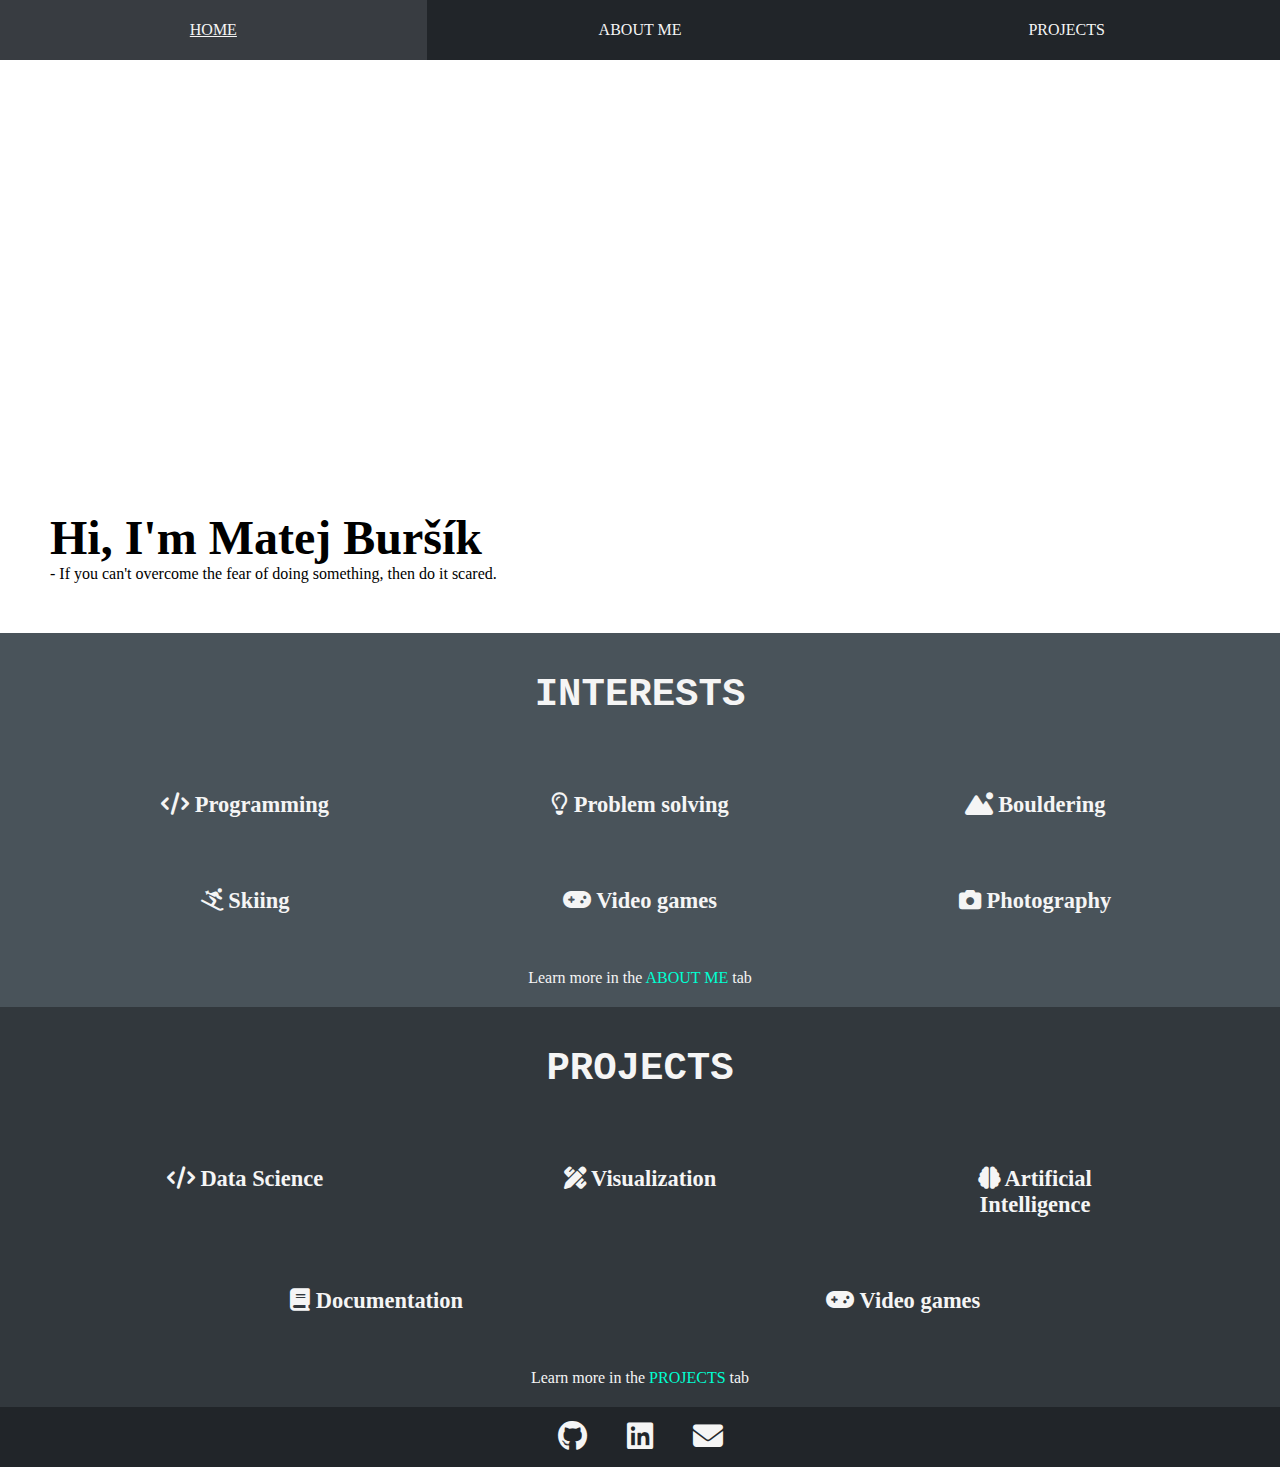
==== index.html @ 31c1a5a4 "updated styling of carousel on the index page" ====
<!DOCTYPE html>
<html lang="en">
<head>
    <meta charset="UTF-8">
    <meta name="author" content="Matej Buršík">
    <meta name="description" content="Portfolio showcasing information about me and projects that I worked on.">
    <meta name="viewport" content="width=device-width, initial-scale=1.0">
    <link rel="icon" href="assets/favicon.svg">
    <title>Home</title>
    <link rel="stylesheet" href="css/style.css">
    <link rel="stylesheet" href="css/index.css">
    <link rel="stylesheet" href="css/carousel.css">
    <link rel="stylesheet" href="https://cdnjs.cloudflare.com/ajax/libs/font-awesome/6.2.0/css/all.min.css">
</head>
<body>
    <header>
        <div id="navBar">
            <a href="index.html" class="navButton">
                <p>HOME</p>
            </a>
            <a href="about.html" class="navButton">
                <p>ABOUT ME</p>
            </a>
            <a href="projects.html" class="navButton">
                <p>PROJECTS</p>
            </a>
        </div>
    </header>

    <section id="carousel">
        <div class="pic-ctn">
            <img src="assets/carousel/cotage2.JPG" alt="">
            <img src="assets/carousel/crab.JPG" alt="">
            <img src="assets/carousel/cotage1.jpg" alt="">
            <img src="assets/carousel/fire_sky.jpg" alt="">
            <img src="assets/carousel/waterfall1.JPG" alt="">
            <img src="assets/carousel/elephant.JPG" alt="">
            <img src="assets/carousel/waterfall2.JPG" alt="">
            <!-- https://picsum.photos/2000/300?t=1 -->
        </div>
    </section>

    <section id="welcome">
        <h1>Hi, I'm Matej&nbspBuršík</h1>
        <p>- If you can't overcome the fear of doing something, then do it scared.</p>
    </section>

    <section id="interests">
        <h2>INTERESTS</h2>
        <div class="interList">
            <div class="inter">
                <h3><i class="fa-solid fa-code"></i> Programming</h3>
            </div>
            <div class="inter">
                <h3><i class="fa-regular fa-lightbulb"></i> Problem solving</h3>
            </div>
            <div class="inter">
                <h3><i class="fa-solid fa-mountain-sun"></i> Bouldering</h3>
            </div>
        </div>
        <div class="interList">
            <div class="inter">
                <h3><i class="fa-solid fa-person-skiing"></i> Skiing</h3>
            </div>
            <div class="inter">
                <h3><i class="fa-solid fa-gamepad"></i> Video games</h3>
            </div>
            <div class="inter">
                <h3><i class="fa-solid fa-camera"></i> Photography</h3>
            </div>
        </div>
        <p>Learn more in the <a href="about.html">ABOUT ME</a> tab</p>
    </section>

    <section id="projects">
        <h2>PROJECTS</h2>
        <div class="interList">
            <div class="inter">
                <h3><i class="fa-solid fa-code"></i> Data Science</h3>
            </div>
            <div class="inter">
                <h3><i class="fa-solid fa-pen-ruler"></i> Visualization</h3>
            </div>
            <div class="inter">
                <h3><i class="fa-solid fa-brain"></i> Artificial Intelligence</h3>
            </div>
        </div>
        <div class="interList">
            <div class="inter">
                <h3><i class="fa-solid fa-book"></i> Documentation</h3>
            </div>
            <div class="inter">
                <h3><i class="fa-solid fa-gamepad"></i> Video games</h3>
            </div>
        </div>
        <p>Learn more in the <a href="projects.html">PROJECTS</a> tab</p>
    </section>

    <footer>
        <div id="foot">
            <div class="footButton">
                <a href="https://github.com/MatejBursik">
                    <i class="fa-brands fa-github"></i>
                </a>
            </div>
            <div class="footButton">
                <a href="https://www.linkedin.com/in/matej-bursik/">
                    <i class="fa-brands fa-linkedin"></i>
                </a>
            </div>
            <div class="footButton">
                <a href="mailto:matejbursik@gmail.com">
                    <i class="fa-solid fa-envelope"></i>
                </a>
            </div>
        </div>
    </footer>
</body>
</html>
---- css/style.css ----
*{
    margin: 0;
    padding: 0;
    box-sizing: border-box;
}

header, footer{
    z-index: 99;
}

a{
    text-decoration: none;
}

#navBar a:hover{
    text-decoration: underline;
}

#navBar{
    display: flex;
    width: 100%;
    height: 60px;
    flex-direction: row;
    background-color: #212529;
}

.navButton{
    display: flex;
    width: 100%;
    max-height: 100%;
    justify-content: center;
    align-items: center;
    color: whitesmoke;
}

.navButton:hover{
    background-color: #383c41;
}

#foot{
    display: flex;
    width: 100%;
    height: 60px;
    flex-direction: row;
    justify-content: center;
    background-color: #212529;
}

.footButton{
    display: flex;
    justify-content: center;
    align-items: center;
    margin: 20px;
}

.footButton a{
    font-size: 30px;
    color: #f5f5f5;
}

.footButton a:hover{
    color: #808080;
}
---- css/index.css ----
#welcome{
    padding: 50px;
}

#welcome h1{
    font-size: xxx-large;
}

#interests{
    background-color: #49535a;
    color: whitesmoke;
}

#projects{
    background-color: #32383d;
    color: whitesmoke;
}

#interests h2,
#projects h2{
    text-align: center;
    font-size: xxx-large;
    font-family: monospace;
    padding: 40px;
}

#interests p,
#projects p{
    text-align: center;
    padding: 20px;
}

#interests a,
#projects a{
    color: rgb(0, 255, 210);
}

#interests a:hover,
#projects a:hover{
    color: rgb(0, 175, 255);
    text-decoration: underline;
}

.interList{
    display: flex;
    justify-content: space-evenly;
}

.inter{
    width: 300px;
    font-size: larger;
    text-align: center;
    padding: 35px;
}

@media screen and (max-width: 808px){
    .interList{
        display: flex;
        flex-direction: column;
        align-items: center;
    }
}
---- css/carousel.css ----
@keyframes display {
    0% {
        opacity: 0;
    }
    10% {
        opacity: 1;
    }
    20% {
        opacity: 1;
    }
    30% {
        opacity: 0;
    }
    100% {
        opacity: 0;
    }
}

#carousel{
    margin: 0;
}

.pic-ctn{
    position: relative;
    width: 100%;
    height: 400px;
}

.pic-ctn > img{
    position: absolute;
    top: 0;
    left: 0;
    height: 100%;
    width: 100%;
    object-fit: cover;
    object-position: 50% 90%;
    opacity: 0;
    animation: display 35s infinite;
}

img:nth-child(2){
    animation-delay: 5s;
    object-position: 50% 75%;
}
img:nth-child(3){
    animation-delay: 10s;
    object-position: 50% 50%;
}
img:nth-child(4){
    animation-delay: 15s;
    object-position: 50% 75%;
}
img:nth-child(5){
    animation-delay: 20s;
    object-position: 50% 70%;
}
img:nth-child(6){
    animation-delay: 25s;
    object-position: 50% 70%;
}
img:nth-child(7){
    animation-delay: 30s;
    object-position: 50% 70%;
}
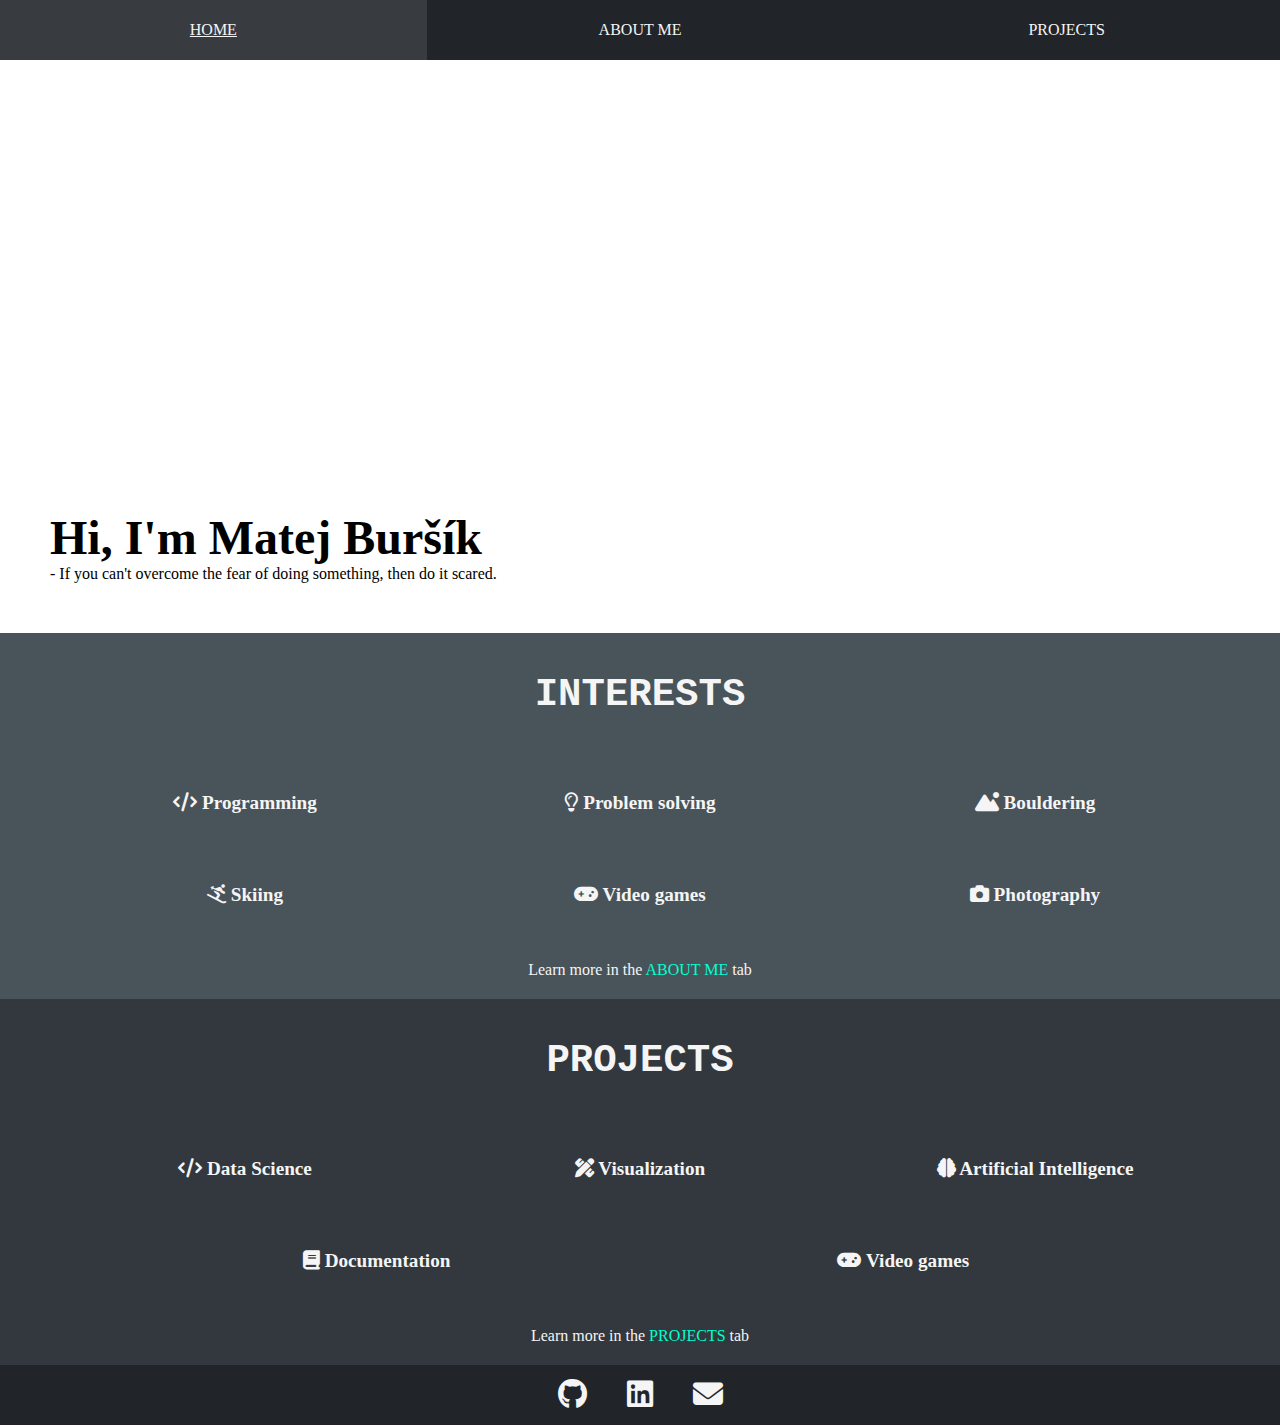
==== commit b582824e: "mobile version of about.html and index.html, fixed favicon" ====
--- a/index.html
+++ b/index.html
@@ -5,7 +5,7 @@
     <meta name="author" content="Matej Buršík">
     <meta name="description" content="Portfolio showcasing information about me and projects that I worked on.">
     <meta name="viewport" content="width=device-width, initial-scale=1.0">
-    <link rel="icon" href="assets/favicon.svg">
+    <link rel="icon" href="assets/favicon.ico">
     <title>Home</title>
     <link rel="stylesheet" href="css/style.css">
     <link rel="stylesheet" href="css/index.css">
@@ -41,7 +41,7 @@
     </section>
 
     <section id="welcome">
-        <h1>Hi, I'm Matej&nbspBuršík</h1>
+        <h1>Hi, I'm Matej Buršík</h1>
         <p>- If you can't overcome the fear of doing something, then do it scared.</p>
     </section>
 
--- a/css/index.css
+++ b/css/index.css
@@ -48,15 +48,24 @@
 
 .inter{
     width: 300px;
+    padding-top: 35px;
+    padding-bottom: 35px;
+}
+
+.inter h3{
+    width: 100%;
     font-size: larger;
     text-align: center;
-    padding: 35px;
 }
 
-@media screen and (max-width: 808px){
+@media screen and (max-width: 750px){
     .interList{
         display: flex;
         flex-direction: column;
         align-items: center;
     }
+
+    .inter{
+        width: 100%;
+    }
 }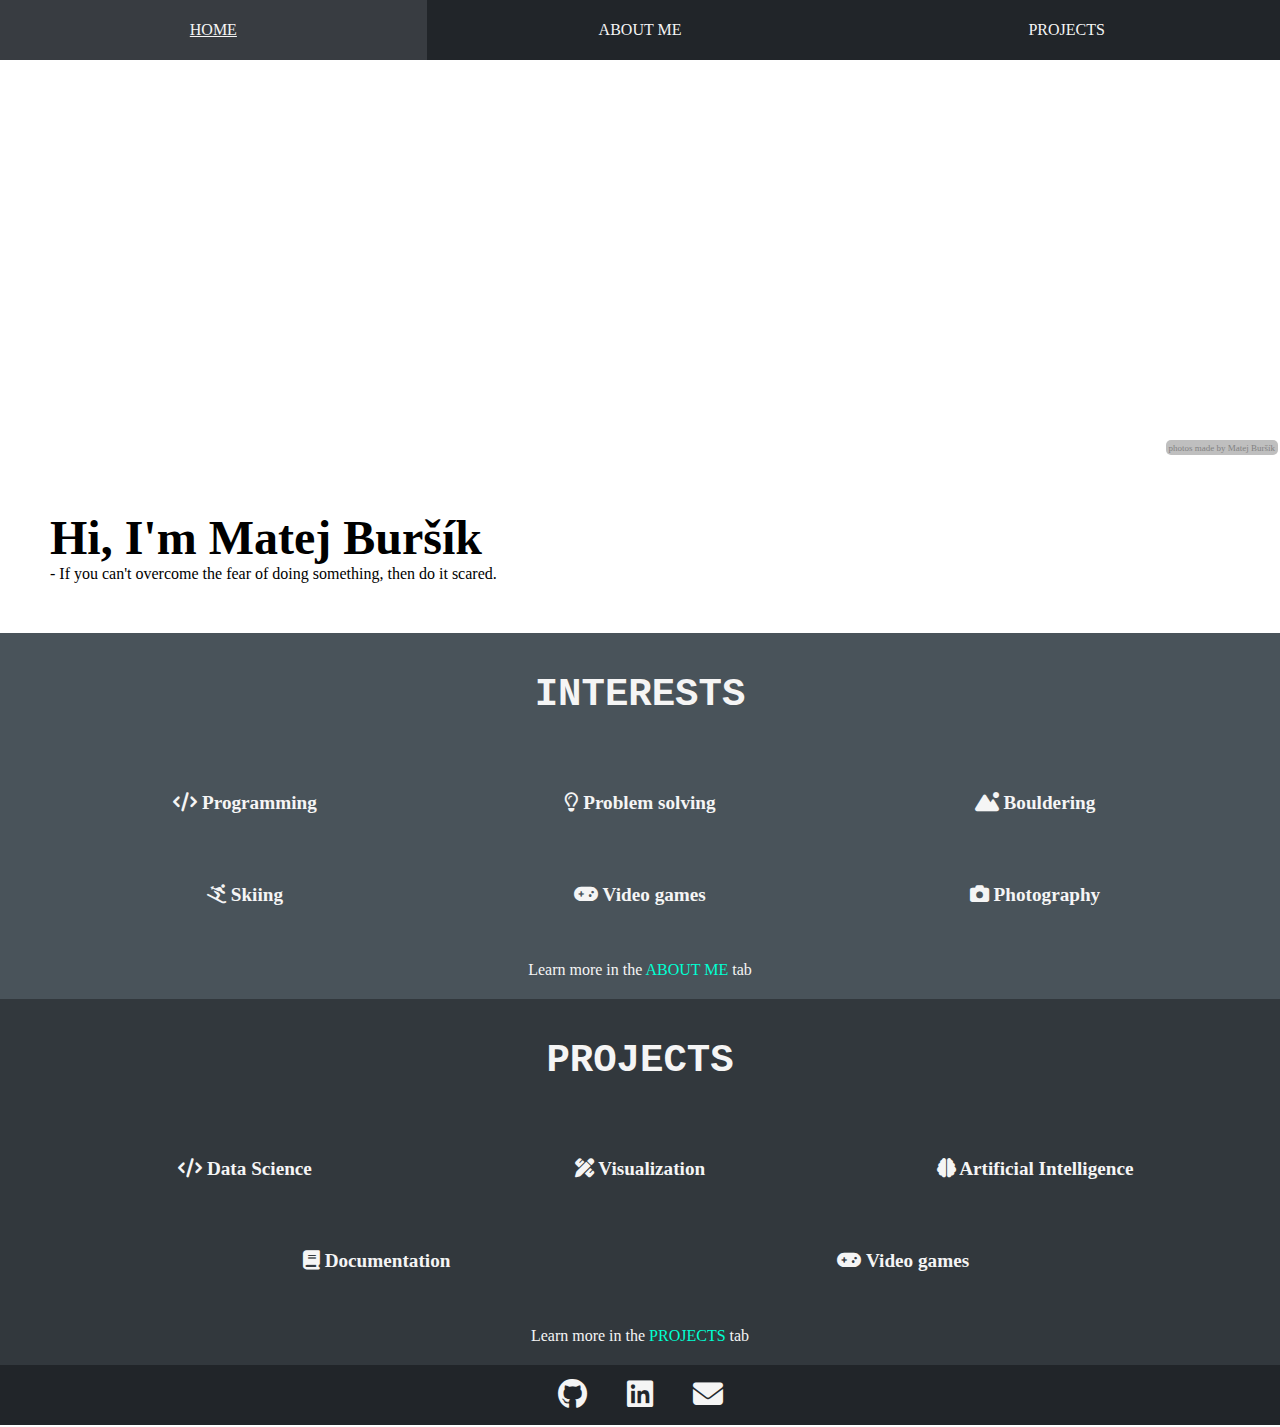
==== commit 2a368f32: "fixed colors in projects, added bold highlights in aboutme, made a html water mark for carousel phot" ====
--- a/index.html
+++ b/index.html
@@ -28,6 +28,7 @@
     </header>
 
     <section id="carousel">
+        <p id="waterMark">photos made by Matej Buršík</p>
         <div class="pic-ctn">
             <img src="assets/carousel/cotage2.JPG" alt="">
             <img src="assets/carousel/crab.JPG" alt="">
@@ -36,7 +37,6 @@
             <img src="assets/carousel/waterfall1.JPG" alt="">
             <img src="assets/carousel/elephant.JPG" alt="">
             <img src="assets/carousel/waterfall2.JPG" alt="">
-            <!-- https://picsum.photos/2000/300?t=1 -->
         </div>
     </section>
 
--- a/css/style.css
+++ b/css/style.css
@@ -60,4 +60,8 @@
 
 .footButton a:hover{
     color: #808080;
+}
+
+.bold{
+    font-weight: bolder;
 }--- a/css/carousel.css
+++ b/css/carousel.css
@@ -18,6 +18,19 @@
 
 #carousel{
     margin: 0;
+}
+
+#waterMark{
+    font-size: 9px;
+    background-color: grey;
+    border-radius: 5px;
+    padding: 2.5px;
+
+    position: absolute;
+    top: 440px;
+    right: 2.5px;
+    z-index: 2;
+    opacity: 0.5;
 }
 
 .pic-ctn{
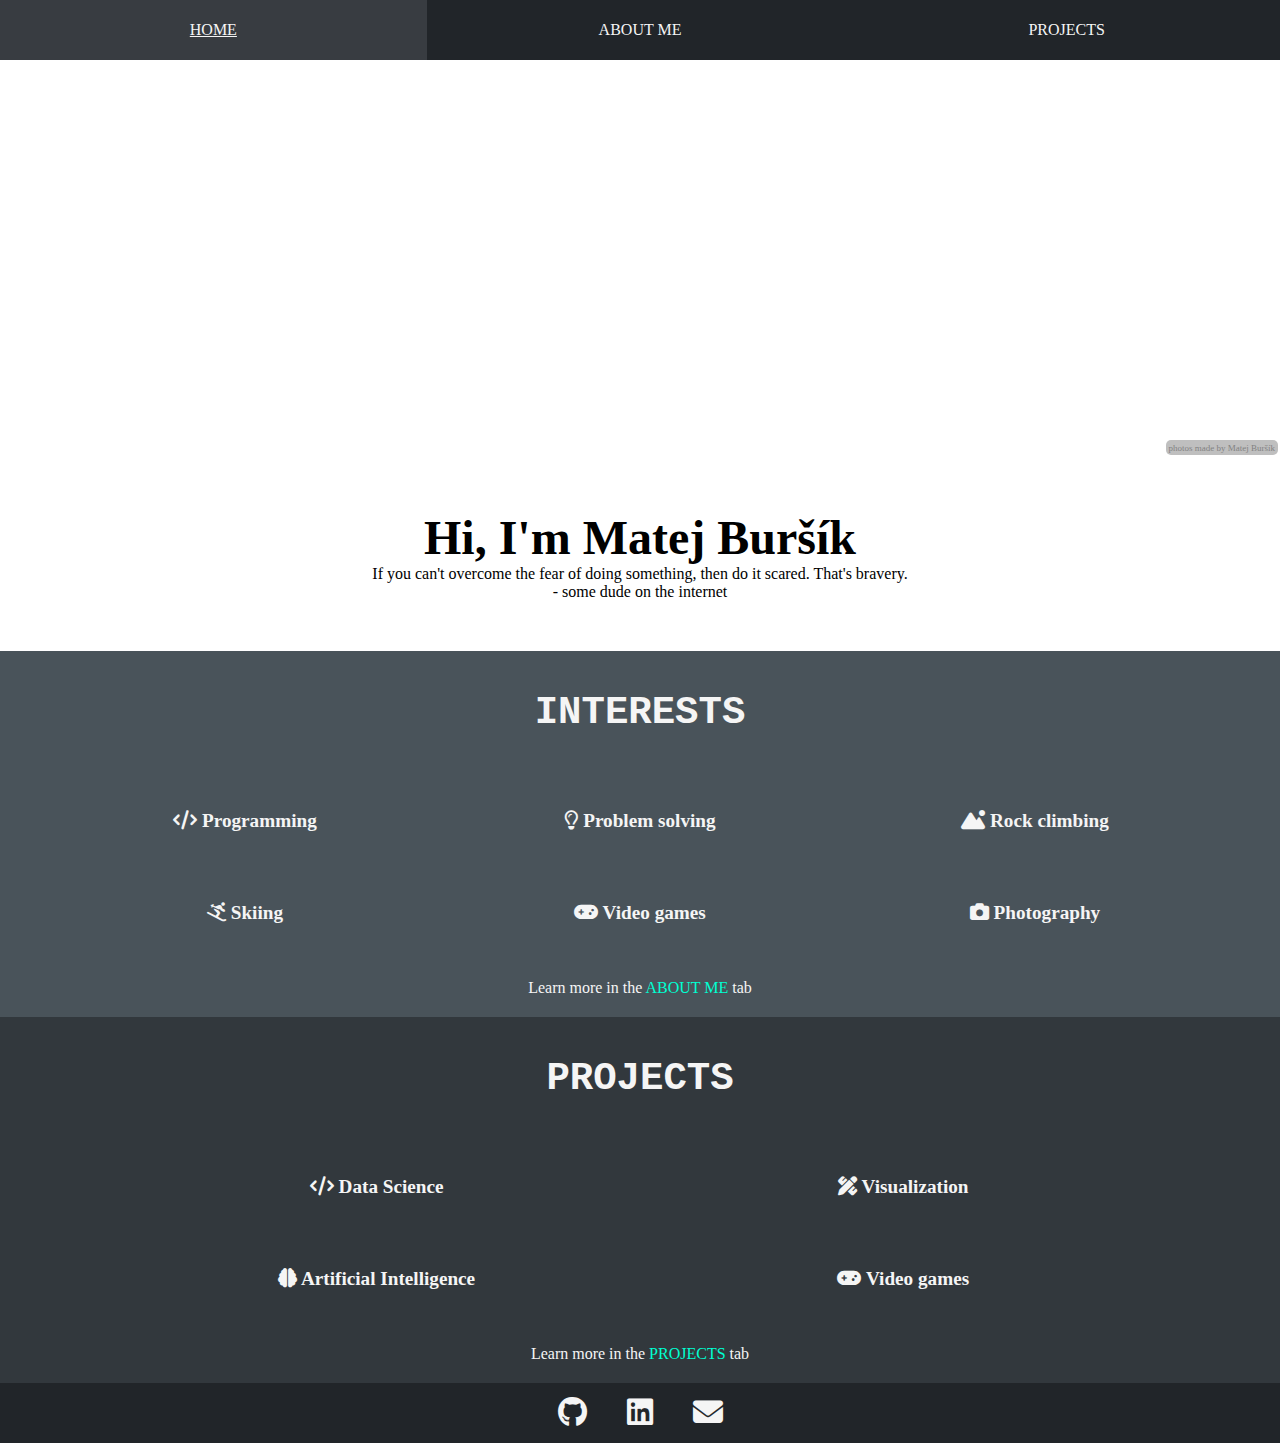
==== commit 812afa66: "fixed position on nav, updated projects sidenav, update text" ====
--- a/index.html
+++ b/index.html
@@ -27,6 +27,8 @@
         </div>
     </header>
 
+    <section id="spacer"></section>
+
     <section id="carousel">
         <p id="waterMark">photos made by Matej Buršík</p>
         <div class="pic-ctn">
@@ -42,7 +44,8 @@
 
     <section id="welcome">
         <h1>Hi, I'm Matej Buršík</h1>
-        <p>- If you can't overcome the fear of doing something, then do it scared.</p>
+        <p>If you can't overcome the fear of doing something, then do it scared. That's bravery.</p>
+        <p>- some dude on the internet</p>
     </section>
 
     <section id="interests">
@@ -55,7 +58,7 @@
                 <h3><i class="fa-regular fa-lightbulb"></i> Problem solving</h3>
             </div>
             <div class="inter">
-                <h3><i class="fa-solid fa-mountain-sun"></i> Bouldering</h3>
+                <h3><i class="fa-solid fa-mountain-sun"></i> Rock climbing</h3>
             </div>
         </div>
         <div class="interList">
@@ -81,13 +84,10 @@
             <div class="inter">
                 <h3><i class="fa-solid fa-pen-ruler"></i> Visualization</h3>
             </div>
-            <div class="inter">
-                <h3><i class="fa-solid fa-brain"></i> Artificial Intelligence</h3>
-            </div>
         </div>
         <div class="interList">
             <div class="inter">
-                <h3><i class="fa-solid fa-book"></i> Documentation</h3>
+                <h3><i class="fa-solid fa-brain"></i> Artificial Intelligence</h3>
             </div>
             <div class="inter">
                 <h3><i class="fa-solid fa-gamepad"></i> Video games</h3>
--- a/css/style.css
+++ b/css/style.css
@@ -6,6 +6,17 @@
 
 header, footer{
     z-index: 99;
+}
+
+header{
+    position: fixed;
+    width: 100%;
+}
+
+#spacer{
+    height: 60px;
+    margin: 0;
+    padding: 0;
 }
 
 a{
--- a/css/index.css
+++ b/css/index.css
@@ -1,5 +1,6 @@
 #welcome{
     padding: 50px;
+    text-align: center;
 }
 
 #welcome h1{
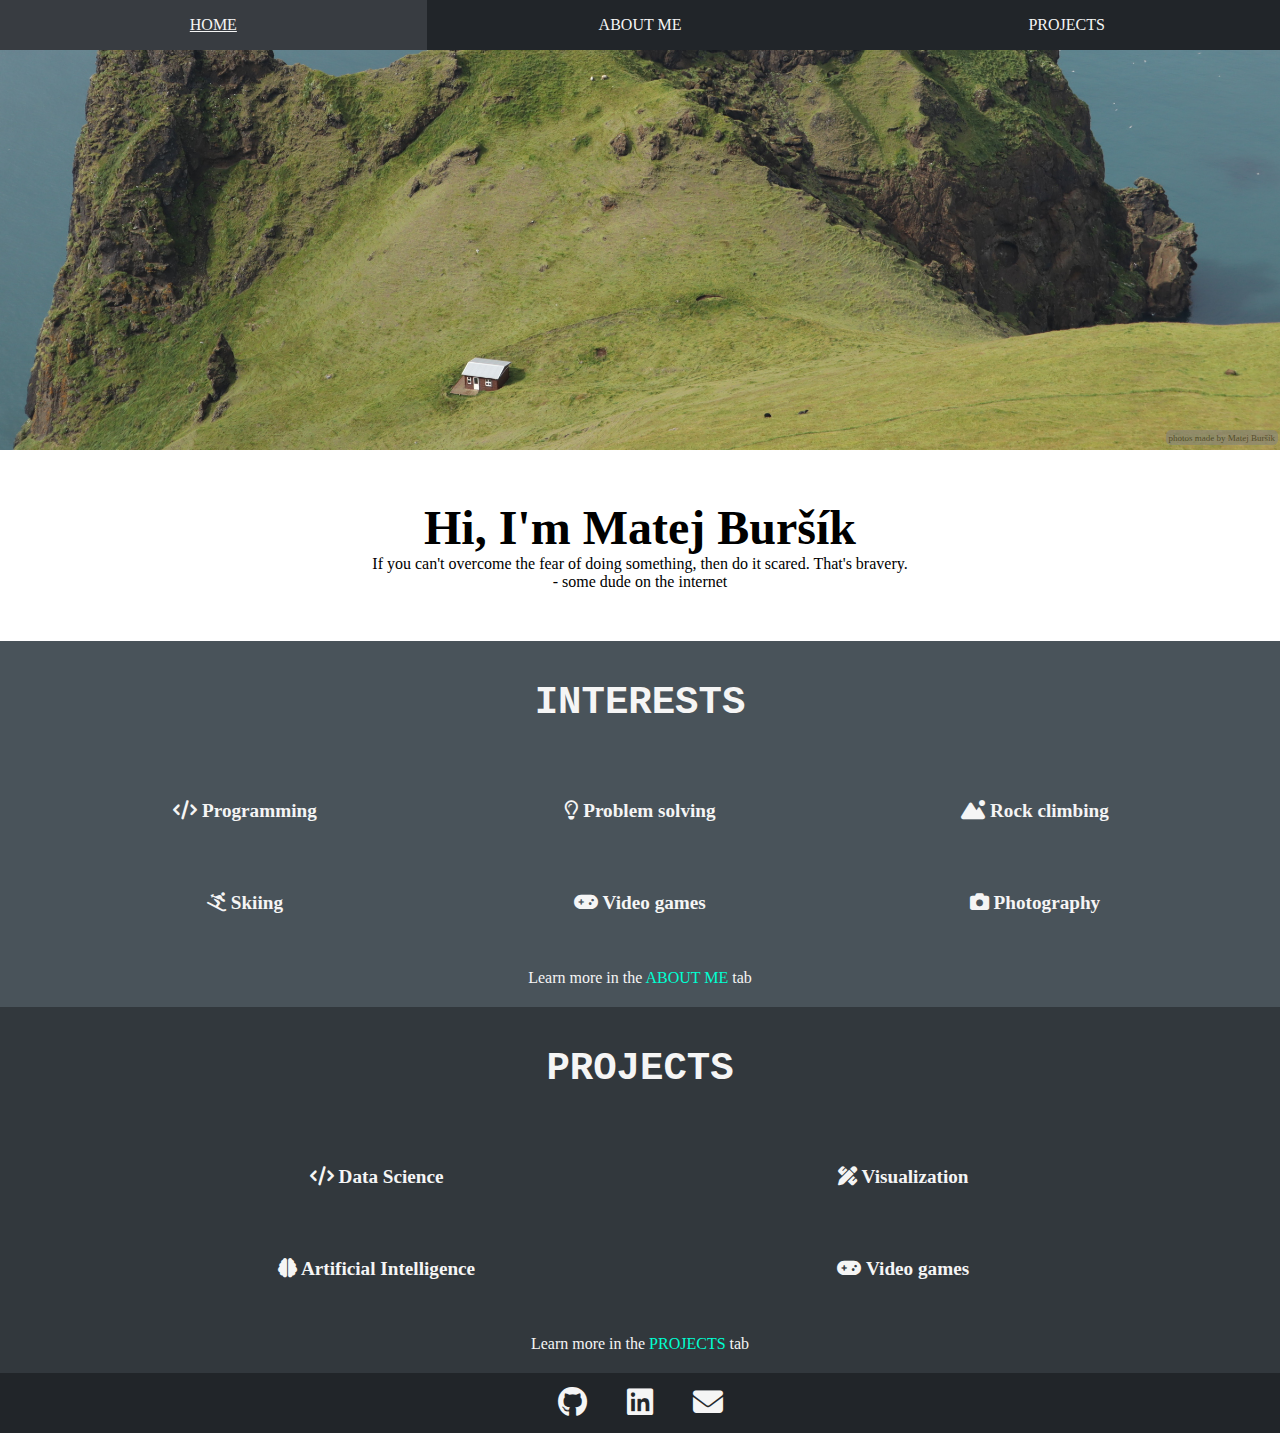
==== commit 96b60d3e: "updated carousel to js version" ====
--- a/index.html
+++ b/index.html
@@ -31,7 +31,7 @@
 
     <section id="carousel">
         <p id="waterMark">photos made by Matej Buršík</p>
-        <div class="pic-ctn">
+        <div class="pic">
             <img src="assets/carousel/cotage2.JPG" alt="">
             <img src="assets/carousel/crab.JPG" alt="">
             <img src="assets/carousel/cotage1.jpg" alt="">
@@ -115,5 +115,6 @@
             </div>
         </div>
     </footer>
+    <script src="js/carousel.js"></script>
 </body>
 </html>--- a/css/style.css
+++ b/css/style.css
@@ -13,12 +13,6 @@
     width: 100%;
 }
 
-#spacer{
-    height: 60px;
-    margin: 0;
-    padding: 0;
-}
-
 a{
     text-decoration: none;
 }
@@ -27,10 +21,16 @@
     text-decoration: underline;
 }
 
+#spacer{
+    height: 50px;
+    margin: 0;
+    padding: 0;
+}
+
 #navBar{
     display: flex;
     width: 100%;
-    height: 60px;
+    height: 50px;
     flex-direction: row;
     background-color: #212529;
 }
--- a/css/carousel.css
+++ b/css/carousel.css
@@ -1,21 +1,3 @@
-@keyframes display {
-    0% {
-        opacity: 0;
-    }
-    10% {
-        opacity: 1;
-    }
-    20% {
-        opacity: 1;
-    }
-    30% {
-        opacity: 0;
-    }
-    100% {
-        opacity: 0;
-    }
-}
-
 #carousel{
     margin: 0;
 }
@@ -27,51 +9,48 @@
     padding: 2.5px;
 
     position: absolute;
-    top: 440px;
+    top: 430px;
     right: 2.5px;
     z-index: 2;
     opacity: 0.5;
 }
 
-.pic-ctn{
+.pic{
     position: relative;
     width: 100%;
     height: 400px;
 }
 
-.pic-ctn > img{
+.pic > img{
     position: absolute;
     top: 0;
     left: 0;
     height: 100%;
     width: 100%;
     object-fit: cover;
-    object-position: 50% 90%;
     opacity: 0;
-    animation: display 35s infinite;
+    transition: all 1.5s;
 }
 
+img:nth-child(1){
+    object-position: 50% 90%;
+    opacity: 1;
+}
 img:nth-child(2){
-    animation-delay: 5s;
     object-position: 50% 75%;
 }
 img:nth-child(3){
-    animation-delay: 10s;
     object-position: 50% 50%;
 }
 img:nth-child(4){
-    animation-delay: 15s;
     object-position: 50% 75%;
 }
 img:nth-child(5){
-    animation-delay: 20s;
     object-position: 50% 70%;
 }
 img:nth-child(6){
-    animation-delay: 25s;
     object-position: 50% 70%;
 }
 img:nth-child(7){
-    animation-delay: 30s;
     object-position: 50% 70%;
 }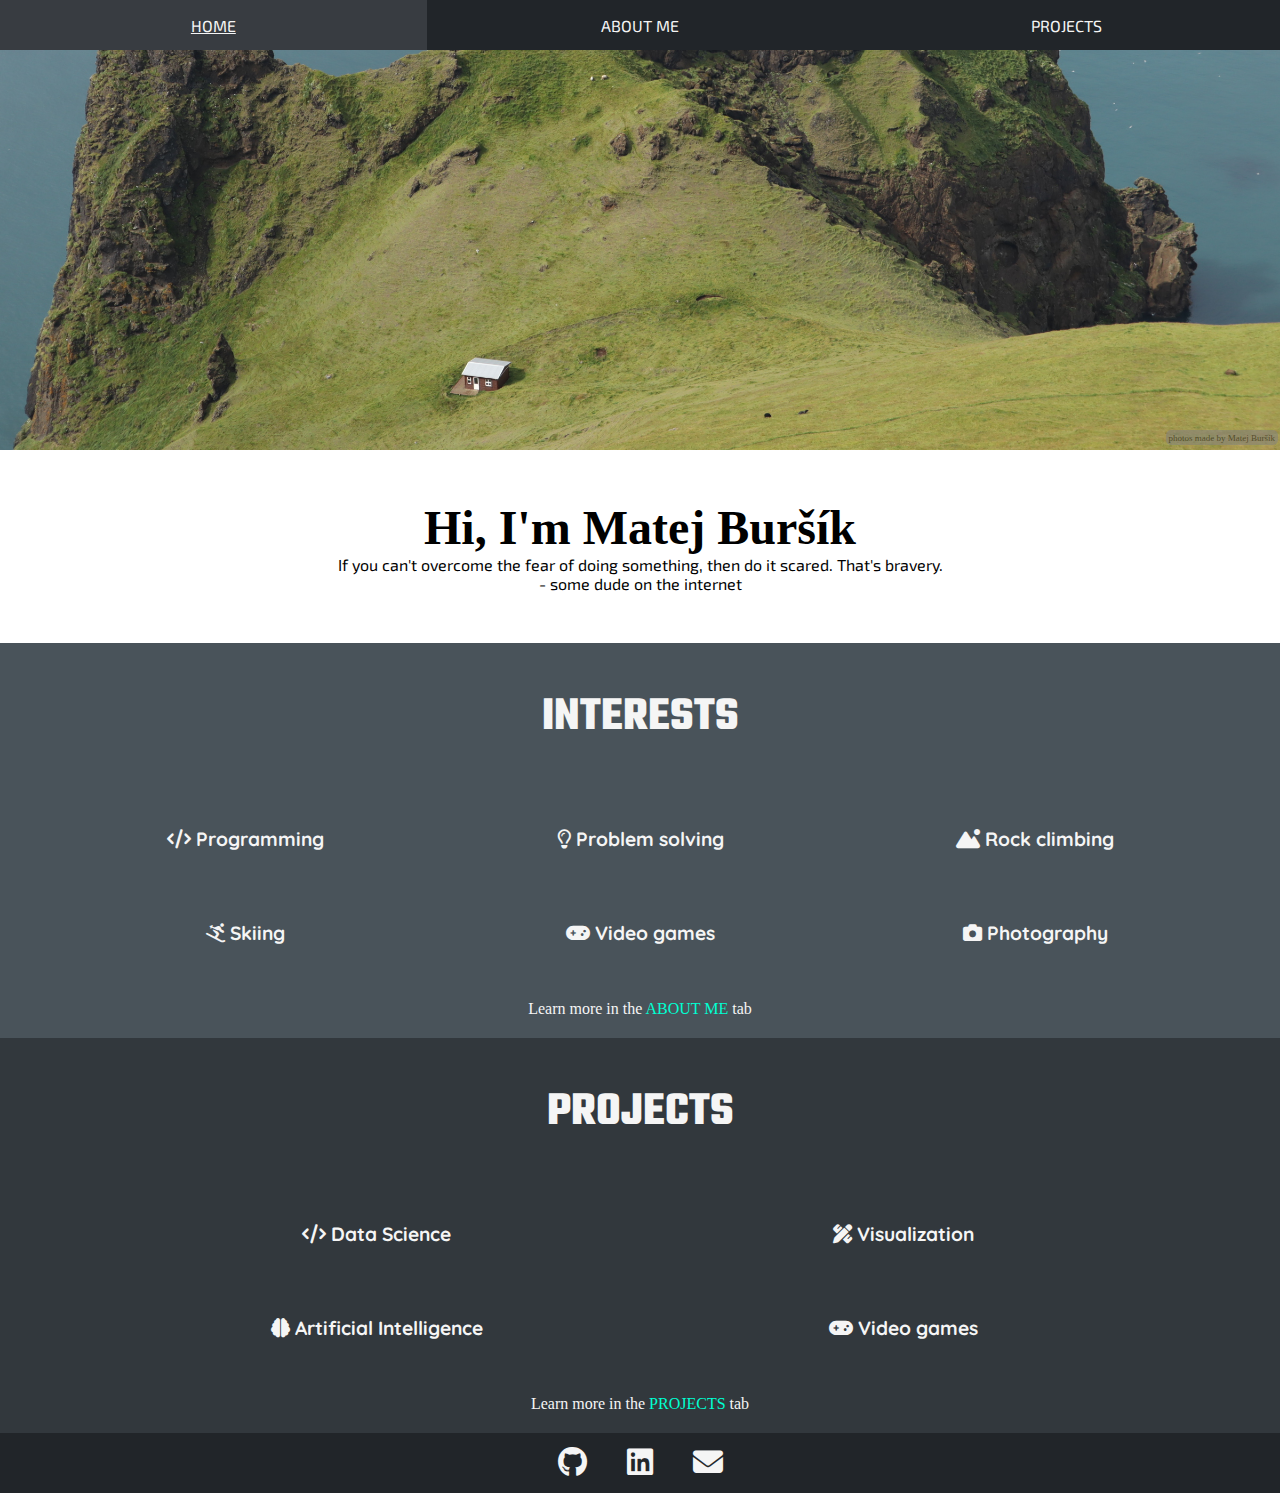
==== commit 3f36d297: "added fonts" ====
--- a/index.html
+++ b/index.html
@@ -8,6 +8,7 @@
     <link rel="icon" href="assets/favicon.ico">
     <title>Home</title>
     <link rel="stylesheet" href="css/style.css">
+    <link rel="stylesheet" href="css/fonts.css">
     <link rel="stylesheet" href="css/index.css">
     <link rel="stylesheet" href="css/carousel.css">
     <link rel="stylesheet" href="https://cdnjs.cloudflare.com/ajax/libs/font-awesome/6.2.0/css/all.min.css">
@@ -15,13 +16,13 @@
 <body>
     <header>
         <div id="navBar">
-            <a href="index.html" class="navButton">
+            <a href="index.html" class="navButton exo-2">
                 <p>HOME</p>
             </a>
-            <a href="about.html" class="navButton">
+            <a href="about.html" class="navButton exo-2">
                 <p>ABOUT ME</p>
             </a>
-            <a href="projects.html" class="navButton">
+            <a href="projects.html" class="navButton exo-2">
                 <p>PROJECTS</p>
             </a>
         </div>
@@ -44,53 +45,53 @@
 
     <section id="welcome">
         <h1>Hi, I'm Matej Buršík</h1>
-        <p>If you can't overcome the fear of doing something, then do it scared. That's bravery.</p>
-        <p>- some dude on the internet</p>
+        <p class="exo-2">If you can't overcome the fear of doing something, then do it scared. That's bravery.</p>
+        <p class="exo-2">- some dude on the internet</p>
     </section>
 
     <section id="interests">
-        <h2>INTERESTS</h2>
+        <h2 class="teko">INTERESTS</h2>
         <div class="interList">
             <div class="inter">
-                <h3><i class="fa-solid fa-code"></i> Programming</h3>
+                <h3 class="quicksand"><i class="fa-solid fa-code"></i> Programming</h3>
             </div>
             <div class="inter">
-                <h3><i class="fa-regular fa-lightbulb"></i> Problem solving</h3>
+                <h3 class="quicksand"><i class="fa-regular fa-lightbulb"></i> Problem solving</h3>
             </div>
             <div class="inter">
-                <h3><i class="fa-solid fa-mountain-sun"></i> Rock climbing</h3>
+                <h3 class="quicksand"><i class="fa-solid fa-mountain-sun"></i> Rock climbing</h3>
             </div>
         </div>
         <div class="interList">
             <div class="inter">
-                <h3><i class="fa-solid fa-person-skiing"></i> Skiing</h3>
+                <h3 class="quicksand"><i class="fa-solid fa-person-skiing"></i> Skiing</h3>
             </div>
             <div class="inter">
-                <h3><i class="fa-solid fa-gamepad"></i> Video games</h3>
+                <h3 class="quicksand"><i class="fa-solid fa-gamepad"></i> Video games</h3>
             </div>
             <div class="inter">
-                <h3><i class="fa-solid fa-camera"></i> Photography</h3>
+                <h3 class="quicksand"><i class="fa-solid fa-camera"></i> Photography</h3>
             </div>
         </div>
         <p>Learn more in the <a href="about.html">ABOUT ME</a> tab</p>
     </section>
 
     <section id="projects">
-        <h2>PROJECTS</h2>
+        <h2 class="teko">PROJECTS</h2>
         <div class="interList">
             <div class="inter">
-                <h3><i class="fa-solid fa-code"></i> Data Science</h3>
+                <h3 class="quicksand"><i class="fa-solid fa-code"></i> Data Science</h3>
             </div>
             <div class="inter">
-                <h3><i class="fa-solid fa-pen-ruler"></i> Visualization</h3>
+                <h3 class="quicksand"><i class="fa-solid fa-pen-ruler"></i> Visualization</h3>
             </div>
         </div>
         <div class="interList">
             <div class="inter">
-                <h3><i class="fa-solid fa-brain"></i> Artificial Intelligence</h3>
+                <h3 class="quicksand"><i class="fa-solid fa-brain"></i> Artificial Intelligence</h3>
             </div>
             <div class="inter">
-                <h3><i class="fa-solid fa-gamepad"></i> Video games</h3>
+                <h3 class="quicksand"><i class="fa-solid fa-gamepad"></i> Video games</h3>
             </div>
         </div>
         <p>Learn more in the <a href="projects.html">PROJECTS</a> tab</p>
--- a/css/style.css
+++ b/css/style.css
@@ -4,7 +4,8 @@
     box-sizing: border-box;
 }
 
-header, footer{
+header,
+footer{
     z-index: 99;
 }
 
--- a/css/fonts.css
+++ b/css/fonts.css
@@ -0,0 +1,25 @@
+@import url('https://fonts.googleapis.com/css2?family=Exo+2:ital,wght@0,100..900;1,100..900&display=swap');
+@import url('https://fonts.googleapis.com/css2?family=Quicksand:wght@300..700&display=swap');
+@import url('https://fonts.googleapis.com/css2?family=Teko:wght@300..700&display=swap');
+@import url('https://fonts.googleapis.com/css2?family=Libre+Baskerville:ital,wght@0,400;0,700;1,400&display=swap');
+
+.exo-2{
+    font-family: "Exo 2", sans-serif;
+}
+
+.quicksand{
+    font-family: "Quicksand", sans-serif;
+}
+
+.teko{
+    font-family: "Teko", sans-serif;
+    font-size: large;
+}
+
+.monospace{
+    font-family: monospace;
+}
+
+.arial{
+    font-family: Arial, Helvetica, sans-serif;
+}
--- a/css/index.css
+++ b/css/index.css
@@ -21,7 +21,6 @@
 #projects h2{
     text-align: center;
     font-size: xxx-large;
-    font-family: monospace;
     padding: 40px;
 }
 
--- a/css/carousel.css
+++ b/css/carousel.css
@@ -29,7 +29,7 @@
     width: 100%;
     object-fit: cover;
     opacity: 0;
-    transition: all 1.5s;
+    transition: opacity 1.5s;
 }
 
 img:nth-child(1){
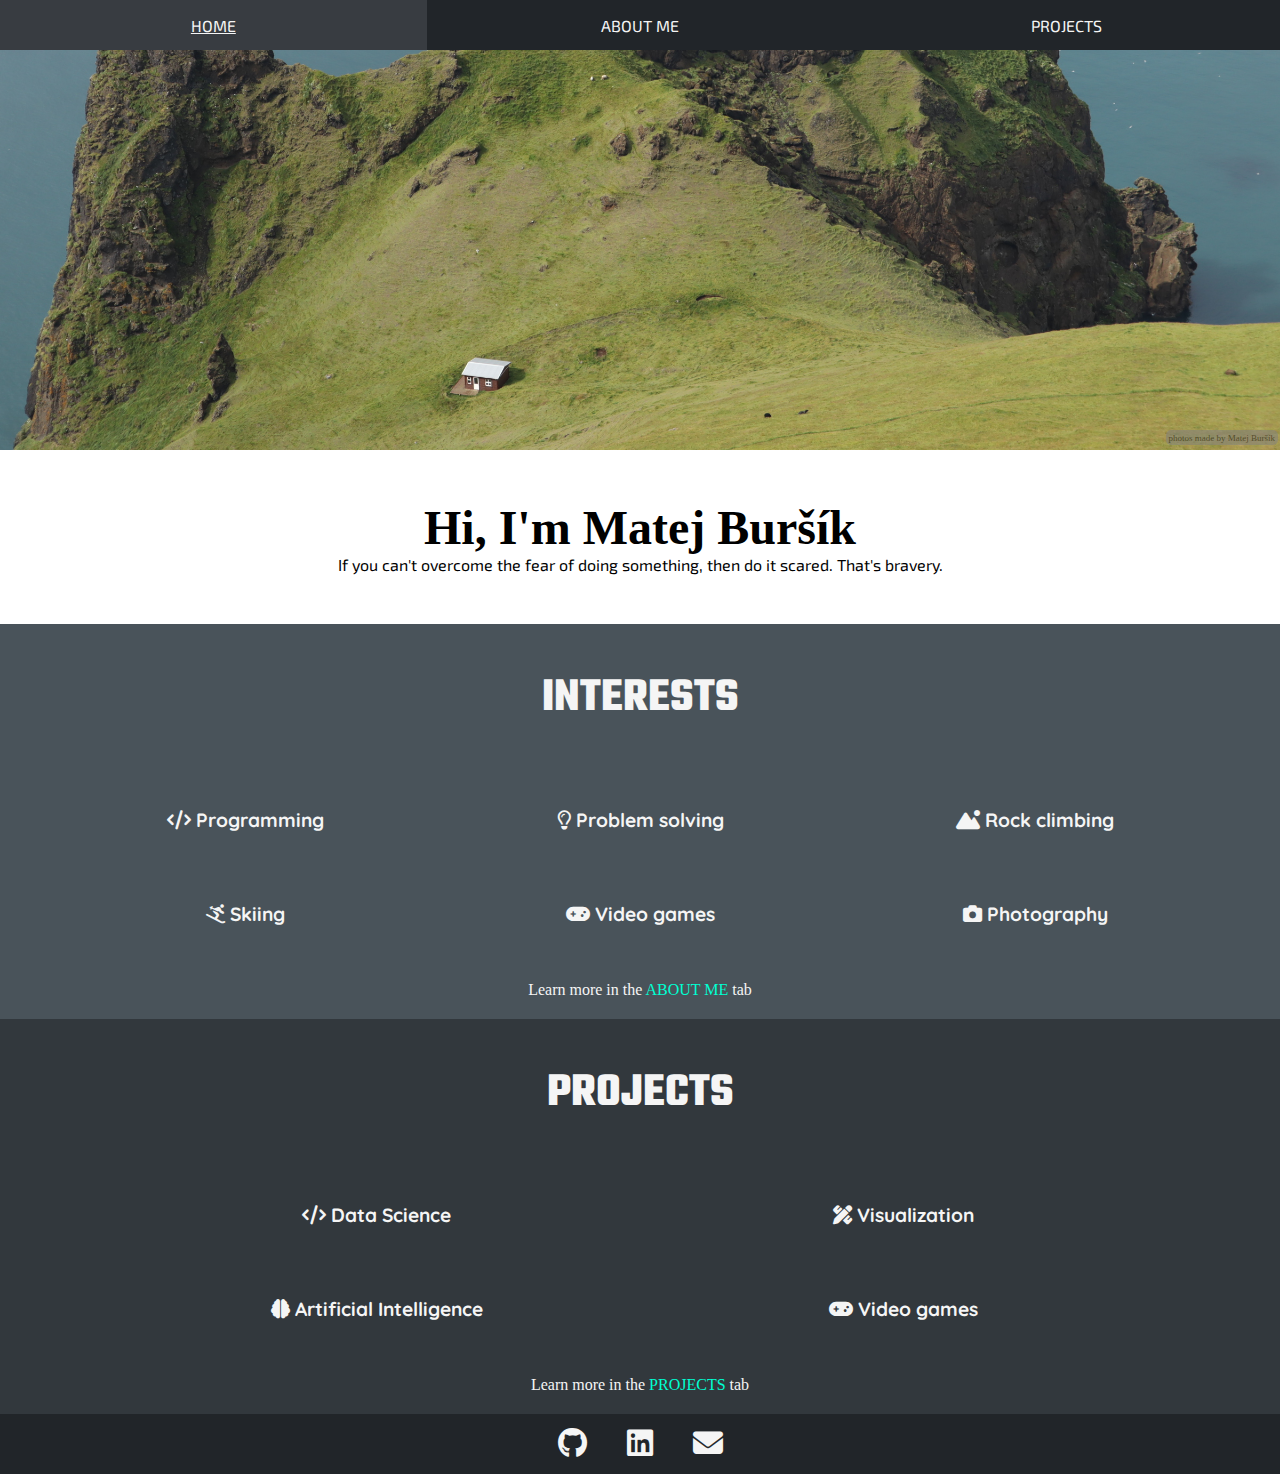
==== commit 768c0809: "reworked projects.html, fix several small issues" ====
--- a/index.html
+++ b/index.html
@@ -46,7 +46,6 @@
     <section id="welcome">
         <h1>Hi, I'm Matej Buršík</h1>
         <p class="exo-2">If you can't overcome the fear of doing something, then do it scared. That's bravery.</p>
-        <p class="exo-2">- some dude on the internet</p>
     </section>
 
     <section id="interests">
@@ -100,12 +99,12 @@
     <footer>
         <div id="foot">
             <div class="footButton">
-                <a href="https://github.com/MatejBursik">
+                <a href="https://github.com/MatejBursik" target="_blank">
                     <i class="fa-brands fa-github"></i>
                 </a>
             </div>
             <div class="footButton">
-                <a href="https://www.linkedin.com/in/matej-bursik/">
+                <a href="https://www.linkedin.com/in/matej-bursik/" target="_blank">
                     <i class="fa-brands fa-linkedin"></i>
                 </a>
             </div>
--- a/css/style.css
+++ b/css/style.css
@@ -2,6 +2,7 @@
     margin: 0;
     padding: 0;
     box-sizing: border-box;
+    transition: all 0.2s;
 }
 
 header,
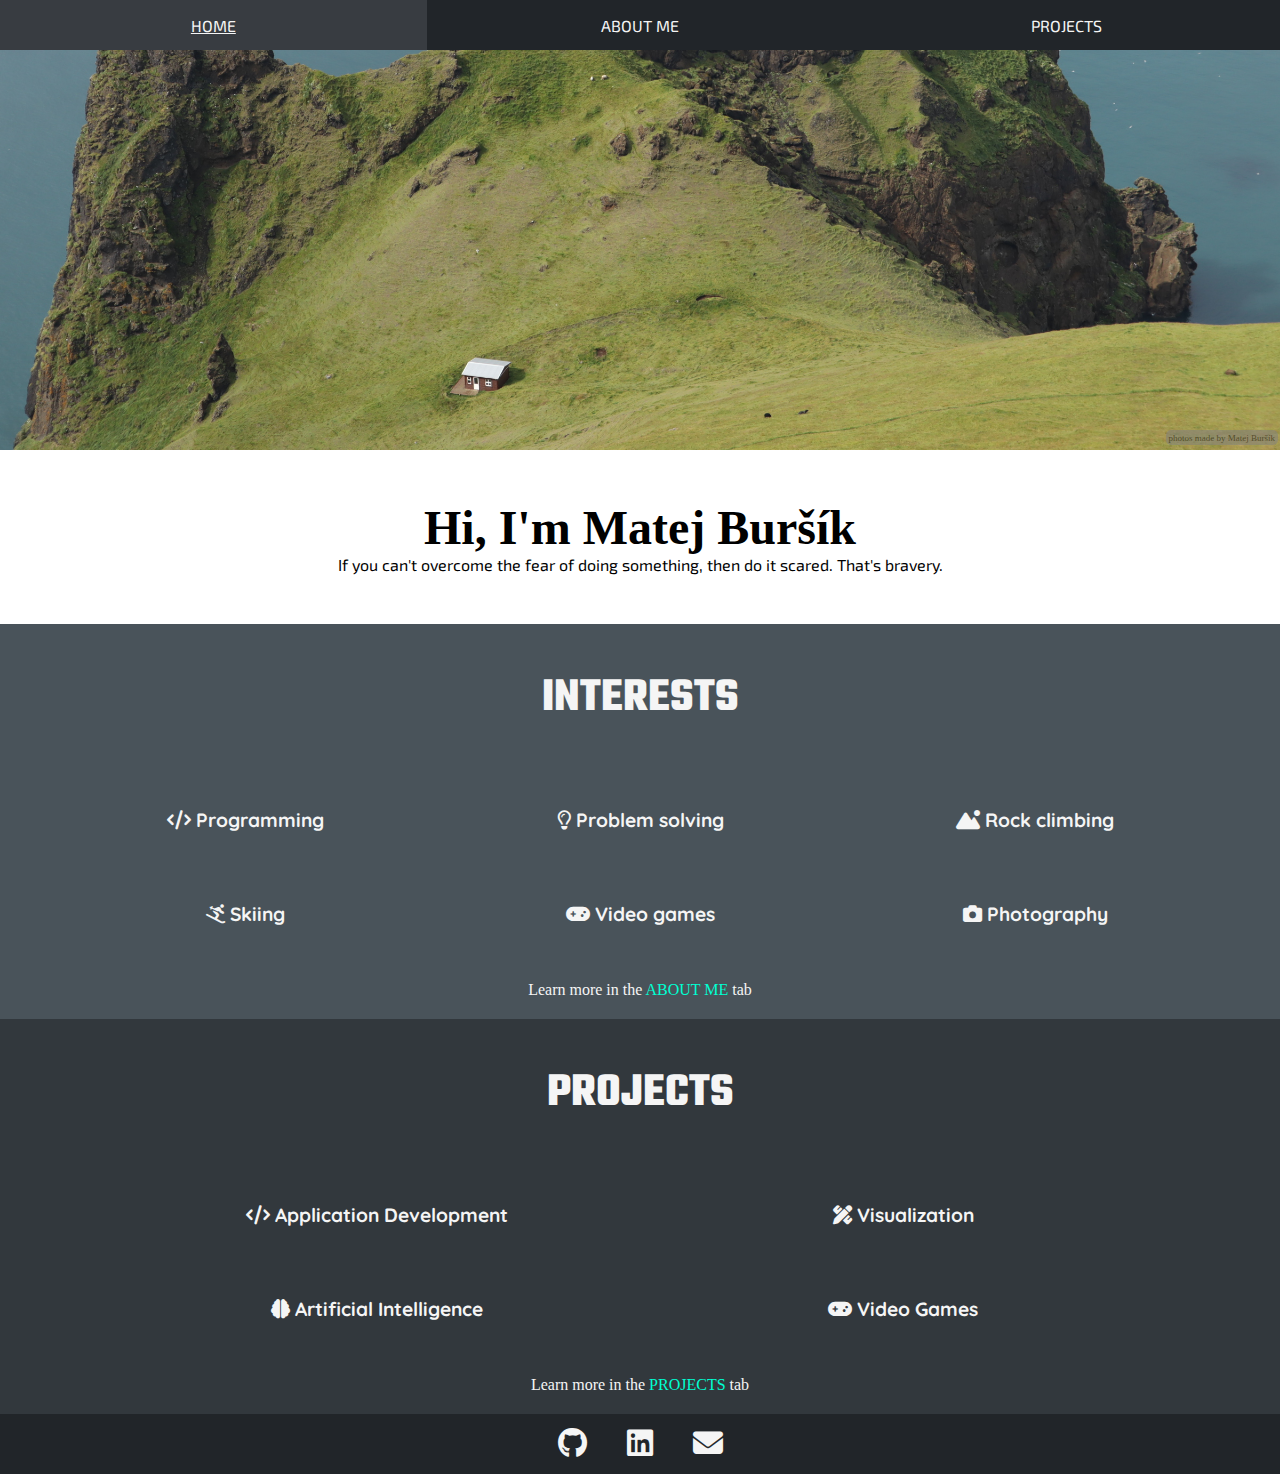
==== commit f7b3e8e3: "made several fixes to projects.html" ====
--- a/index.html
+++ b/index.html
@@ -79,7 +79,7 @@
         <h2 class="teko">PROJECTS</h2>
         <div class="interList">
             <div class="inter">
-                <h3 class="quicksand"><i class="fa-solid fa-code"></i> Data Science</h3>
+                <h3 class="quicksand"><i class="fa-solid fa-code"></i> Application Development</h3>
             </div>
             <div class="inter">
                 <h3 class="quicksand"><i class="fa-solid fa-pen-ruler"></i> Visualization</h3>
@@ -90,7 +90,7 @@
                 <h3 class="quicksand"><i class="fa-solid fa-brain"></i> Artificial Intelligence</h3>
             </div>
             <div class="inter">
-                <h3 class="quicksand"><i class="fa-solid fa-gamepad"></i> Video games</h3>
+                <h3 class="quicksand"><i class="fa-solid fa-gamepad"></i> Video Games</h3>
             </div>
         </div>
         <p>Learn more in the <a href="projects.html">PROJECTS</a> tab</p>
